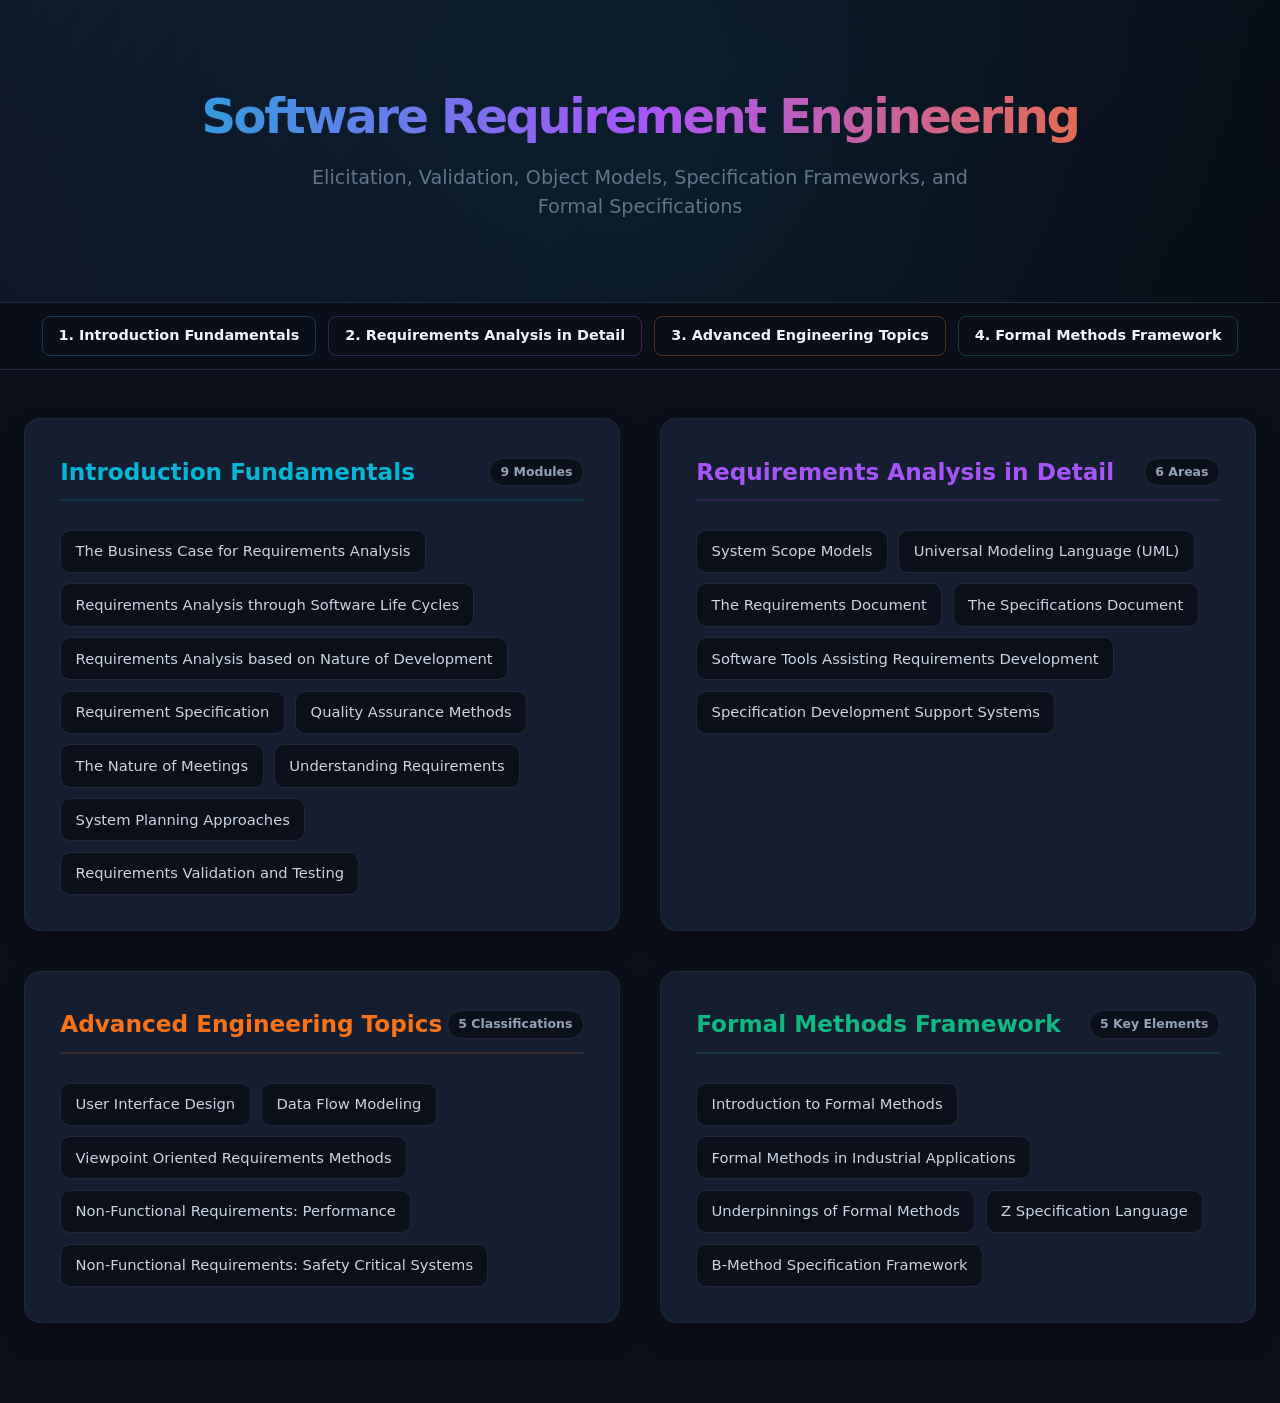
==== SRE.html @ 50e5f4ba "Add course content" ====
<!DOCTYPE html>
<html lang="en">

<head>
    <meta charset="UTF-8">
    <meta name="viewport" content="width=device-width, initial-scale=1.0">
    <title>Syllabus: Software Requirement Engineering</title>
    <style>
        :root {
            --bg-dark: #0b0f19;
            --card-bg: #151d30;
            --card-hover-border: #334155;
            --text-main: #f1f5f9;
            --text-muted: #64748b;

            /* High-vibrancy engineering accents */
            --clr-intro: #06b6d4;
            /* Cyber Cyan */
            --clr-detail: #a855f7;
            /* Tech Purple */
            --clr-advanced: #f97316;
            /* Engineering Orange */
            --clr-formal: #10b981;
            /* Logical Green */
        }

        * {
            box-sizing: border-box;
            margin: 0;
            padding: 0;
        }

        body {
            font-family: 'Segoe UI', system-ui, -apple-system, sans-serif;
            background-color: var(--bg-dark);
            color: var(--text-main);
            line-height: 1.5;
            padding-bottom: 5rem;
        }

        /* Ambient glowing background header */
        header {
            position: relative;
            background: linear-gradient(135deg, #0f172a 0%, #070a12 100%);
            padding: 5rem 2rem;
            text-align: center;
            border-bottom: 1px solid #1e293b;
            overflow: hidden;
        }

        header::before {
            content: '';
            position: absolute;
            top: -50%;
            left: -50%;
            width: 200%;
            height: 200%;
            background: radial-gradient(circle, rgba(6, 182, 212, 0.08) 0%, transparent 60%);
            z-index: 0;
            pointer-events: none;
        }

        header h1 {
            font-size: 3rem;
            font-weight: 800;
            letter-spacing: -0.05em;
            background: linear-gradient(to right, var(--clr-intro), var(--clr-detail), var(--clr-advanced));
            -webkit-background-clip: text;
            -webkit-text-fill-color: transparent;
            margin-bottom: 0.75rem;
            position: relative;
            z-index: 1;
        }

        header p {
            font-size: 1.2rem;
            color: var(--text-muted);
            max-width: 700px;
            margin: 0 auto;
            position: relative;
            z-index: 1;
        }

        /* Sticky Navigation Bar */
        nav {
            background-color: rgba(11, 15, 25, 0.75);
            backdrop-filter: blur(12px);
            -webkit-backdrop-filter: blur(12px);
            position: sticky;
            top: 0;
            z-index: 10;
            border-bottom: 1px solid #1e293b;
            padding: 0.85rem 1rem;
        }

        .nav-container {
            max-width: 1400px;
            margin: 0 auto;
            display: flex;
            flex-wrap: wrap;
            justify-content: center;
            gap: 0.75rem;
        }

        .nav-link {
            color: var(--text-main);
            text-decoration: none;
            font-size: 0.9rem;
            font-weight: 600;
            padding: 0.5rem 1rem;
            border-radius: 8px;
            transition: all 0.2s cubic-bezier(0.4, 0, 0.2, 1);
            border: 1px solid transparent;
        }

        .nav-link:hover {
            background: #1e293b;
        }

        /* Navigation item borders matching domains */
        .n-intro {
            border-color: rgba(6, 182, 212, 0.3);
        }

        .n-detail {
            border-color: rgba(168, 85, 247, 0.3);
        }

        .n-advanced {
            border-color: rgba(249, 115, 22, 0.3);
        }

        .n-formal {
            border-color: rgba(16, 185, 129, 0.3);
        }

        /* Multi-column layout container */
        .main-container {
            max-width: 1400px;
            margin: 3rem auto 0 auto;
            padding: 0 1.5rem;
            display: grid;
            grid-template-columns: repeat(auto-fill, minmax(450px, 1fr));
            gap: 2.5rem;
        }

        @media (max-width: 540px) {
            .main-container {
                grid-template-columns: 1fr;
            }

            header h1 {
                font-size: 2.2rem;
            }
        }

        /* Domain Module Cards */
        .section-card {
            background-color: var(--card-bg);
            border: 1px solid #1e293b;
            border-radius: 16px;
            padding: 2.2rem;
            box-shadow: 0 15px 30px -10px rgba(0, 0, 0, 0.5);
            transition: transform 0.3s cubic-bezier(0.4, 0, 0.2, 1), box-shadow 0.3s ease, border-color 0.3s ease;
            display: flex;
            flex-direction: column;
            scroll-margin-top: 5.5rem;
        }

        .section-card:hover {
            transform: translateY(-5px);
            border-color: var(--card-hover-border);
        }

        /* Card Header Section */
        .section-card h2 {
            font-size: 1.45rem;
            font-weight: 700;
            margin-bottom: 1.8rem;
            padding-bottom: 0.6rem;
            border-bottom: 2px solid #1e293b;
            display: flex;
            align-items: center;
            justify-content: space-between;
        }

        /* Domain coloring applications */
        .card-intro h2 {
            color: var(--clr-intro);
            border-bottom-color: rgba(6, 182, 212, 0.15);
        }

        .card-detail h2 {
            color: var(--clr-detail);
            border-bottom-color: rgba(168, 85, 247, 0.15);
        }

        .card-advanced h2 {
            color: var(--clr-advanced);
            border-bottom-color: rgba(249, 115, 22, 0.15);
        }

        .card-formal h2 {
            color: var(--clr-formal);
            border-bottom-color: rgba(16, 185, 129, 0.15);
        }

        /* Outer Glow adjustments on Card Hover */
        .card-intro:hover {
            box-shadow: 0 15px 35px -10px rgba(6, 182, 212, 0.25);
        }

        .card-detail:hover {
            box-shadow: 0 15px 35px -10px rgba(168, 85, 247, 0.25);
        }

        .card-advanced:hover {
            box-shadow: 0 15px 35px -10px rgba(249, 115, 22, 0.25);
        }

        .card-formal:hover {
            box-shadow: 0 15px 35px -10px rgba(16, 185, 129, 0.25);
        }

        /* Micro-badge item flexbox wrapper */
        .topic-group {
            display: flex;
            flex-wrap: wrap;
            gap: 0.65rem;
        }

        /* Interactive dynamic pills */
        .topic-pill {
            background-color: var(--bg-dark);
            border: 1px solid #1e293b;
            border-radius: 10px;
            padding: 0.6rem 0.9rem;
            font-size: 0.92rem;
            color: #cbd5e1;
            cursor: default;
            transition: all 0.2s cubic-bezier(0.4, 0, 0.2, 1);
        }

        /* Custom Hover animations per container block */
        .card-intro .topic-pill:hover {
            border-color: var(--clr-intro);
            color: #fff;
            background: rgba(6, 182, 212, 0.04);
            transform: scale(1.02);
        }

        .card-detail .topic-pill:hover {
            border-color: var(--clr-detail);
            color: #fff;
            background: rgba(168, 85, 247, 0.04);
            transform: scale(1.02);
        }

        .card-advanced .topic-pill:hover {
            border-color: var(--clr-advanced);
            color: #fff;
            background: rgba(249, 115, 22, 0.04);
            transform: scale(1.02);
        }

        .card-formal .topic-pill:hover {
            border-color: var(--clr-formal);
            color: #fff;
            background: rgba(16, 185, 129, 0.04);
            transform: scale(1.02);
        }

        /* Meta numeric badge indicators */
        .meta-counter {
            font-size: 0.78rem;
            font-weight: 600;
            padding: 0.25rem 0.65rem;
            background: #0b0f19;
            border-radius: 20px;
            color: #94a3b8;
            border: 1px solid #1e293b;
        }
    </style>
</head>

<body>

    <header>
        <h1>Software Requirement Engineering</h1>
        <p>Elicitation, Validation, Object Models, Specification Frameworks, and Formal Specifications</p>
    </header>

    <nav>
        <div class="nav-container">
            <a href="#intro" class="nav-link n-intro">1. Introduction Fundamentals</a>
            <a href="#detail" class="nav-link n-detail">2. Requirements Analysis in Detail</a>
            <a href="#advanced" class="nav-link n-advanced">3. Advanced Engineering Topics</a>
            <a href="#formal" class="nav-link n-formal">4. Formal Methods Framework</a>
        </div>
    </nav>

    <div class="main-container">

        <section id="intro" class="section-card card-intro">
            <h2>Introduction Fundamentals <span class="meta-counter">9 Modules</span></h2>
            <div class="topic-group">
                <div class="topic-pill">The Business Case for Requirements Analysis</div>
                <div class="topic-pill">Requirements Analysis through Software Life Cycles</div>
                <div class="topic-pill">Requirements Analysis based on Nature of Development</div>
                <div class="topic-pill">Requirement Specification</div>
                <div class="topic-pill">Quality Assurance Methods</div>
                <div class="topic-pill">The Nature of Meetings</div>
                <div class="topic-pill">Understanding Requirements</div>
                <div class="topic-pill">System Planning Approaches</div>
                <div class="topic-pill">Requirements Validation and Testing</div>
            </div>
        </section>

        <section id="detail" class="section-card card-detail">
            <h2>Requirements Analysis in Detail <span class="meta-counter">6 Areas</span></h2>
            <div class="topic-group">
                <div class="topic-pill">System Scope Models</div>
                <div class="topic-pill">Universal Modeling Language (UML)</div>
                <div class="topic-pill">The Requirements Document</div>
                <div class="topic-pill">The Specifications Document</div>
                <div class="topic-pill">Software Tools Assisting Requirements Development</div>
                <div class="topic-pill">Specification Development Support Systems</div>
            </div>
        </section>

        <section id="advanced" class="section-card card-advanced">
            <h2>Advanced Engineering Topics <span class="meta-counter">5 Classifications</span></h2>
            <div class="topic-group">
                <div class="topic-pill">User Interface Design</div>
                <div class="topic-pill">Data Flow Modeling</div>
                <div class="topic-pill">Viewpoint Oriented Requirements Methods</div>
                <div class="topic-pill">Non-Functional Requirements: Performance</div>
                <div class="topic-pill">Non-Functional Requirements: Safety Critical Systems</div>
            </div>
        </section>

        <section id="formal" class="section-card card-formal">
            <h2>Formal Methods Framework <span class="meta-counter">5 Key Elements</span></h2>
            <div class="topic-group">
                <div class="topic-pill">Introduction to Formal Methods</div>
                <div class="topic-pill">Formal Methods in Industrial Applications</div>
                <div class="topic-pill">Underpinnings of Formal Methods</div>
                <div class="topic-pill">Z Specification Language</div>
                <div class="topic-pill">B-Method Specification Framework</div>
            </div>
        </section>

    </div>

</body>

</html>
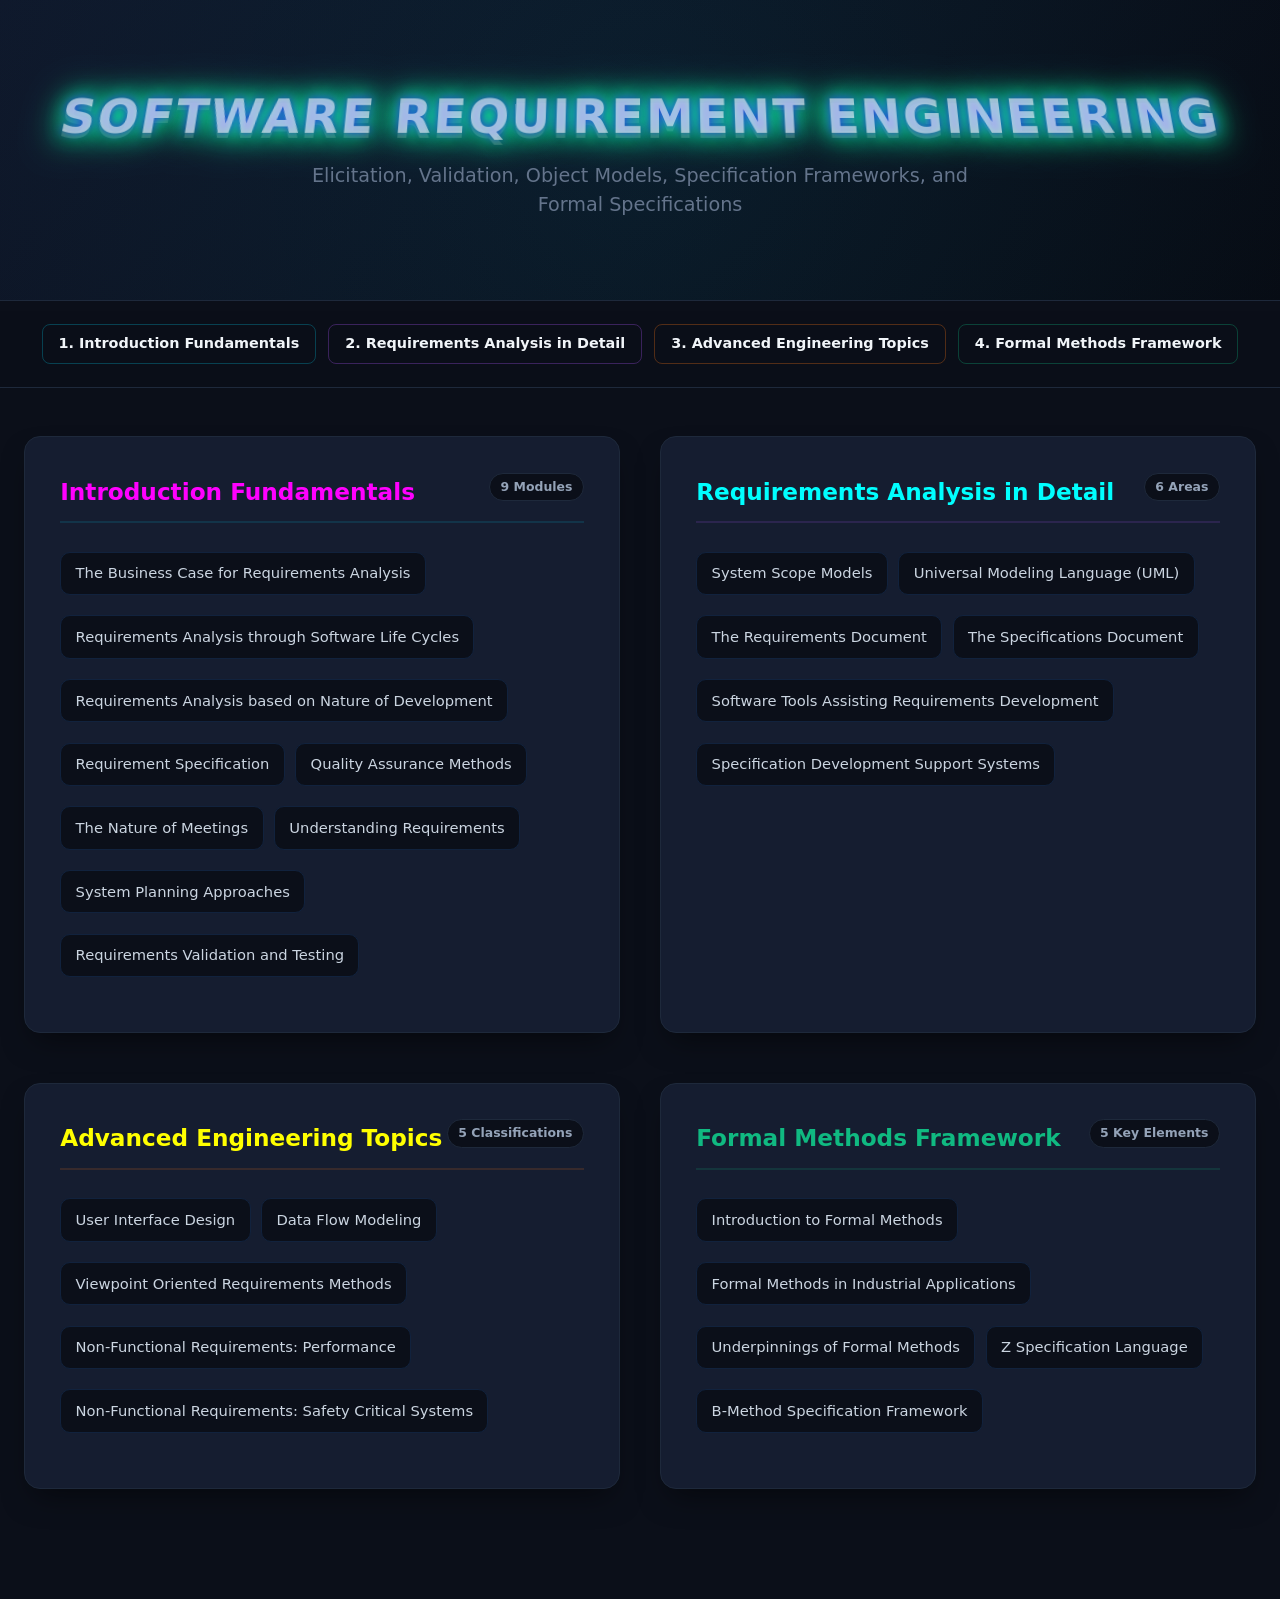
==== commit 826b5f69: "css file add" ====
--- a/SRE.html
+++ b/SRE.html
@@ -5,282 +5,7 @@
     <meta charset="UTF-8">
     <meta name="viewport" content="width=device-width, initial-scale=1.0">
     <title>Syllabus: Software Requirement Engineering</title>
-    <style>
-        :root {
-            --bg-dark: #0b0f19;
-            --card-bg: #151d30;
-            --card-hover-border: #334155;
-            --text-main: #f1f5f9;
-            --text-muted: #64748b;
-
-            /* High-vibrancy engineering accents */
-            --clr-intro: #06b6d4;
-            /* Cyber Cyan */
-            --clr-detail: #a855f7;
-            /* Tech Purple */
-            --clr-advanced: #f97316;
-            /* Engineering Orange */
-            --clr-formal: #10b981;
-            /* Logical Green */
-        }
-
-        * {
-            box-sizing: border-box;
-            margin: 0;
-            padding: 0;
-        }
-
-        body {
-            font-family: 'Segoe UI', system-ui, -apple-system, sans-serif;
-            background-color: var(--bg-dark);
-            color: var(--text-main);
-            line-height: 1.5;
-            padding-bottom: 5rem;
-        }
-
-        /* Ambient glowing background header */
-        header {
-            position: relative;
-            background: linear-gradient(135deg, #0f172a 0%, #070a12 100%);
-            padding: 5rem 2rem;
-            text-align: center;
-            border-bottom: 1px solid #1e293b;
-            overflow: hidden;
-        }
-
-        header::before {
-            content: '';
-            position: absolute;
-            top: -50%;
-            left: -50%;
-            width: 200%;
-            height: 200%;
-            background: radial-gradient(circle, rgba(6, 182, 212, 0.08) 0%, transparent 60%);
-            z-index: 0;
-            pointer-events: none;
-        }
-
-        header h1 {
-            font-size: 3rem;
-            font-weight: 800;
-            letter-spacing: -0.05em;
-            background: linear-gradient(to right, var(--clr-intro), var(--clr-detail), var(--clr-advanced));
-            -webkit-background-clip: text;
-            -webkit-text-fill-color: transparent;
-            margin-bottom: 0.75rem;
-            position: relative;
-            z-index: 1;
-        }
-
-        header p {
-            font-size: 1.2rem;
-            color: var(--text-muted);
-            max-width: 700px;
-            margin: 0 auto;
-            position: relative;
-            z-index: 1;
-        }
-
-        /* Sticky Navigation Bar */
-        nav {
-            background-color: rgba(11, 15, 25, 0.75);
-            backdrop-filter: blur(12px);
-            -webkit-backdrop-filter: blur(12px);
-            position: sticky;
-            top: 0;
-            z-index: 10;
-            border-bottom: 1px solid #1e293b;
-            padding: 0.85rem 1rem;
-        }
-
-        .nav-container {
-            max-width: 1400px;
-            margin: 0 auto;
-            display: flex;
-            flex-wrap: wrap;
-            justify-content: center;
-            gap: 0.75rem;
-        }
-
-        .nav-link {
-            color: var(--text-main);
-            text-decoration: none;
-            font-size: 0.9rem;
-            font-weight: 600;
-            padding: 0.5rem 1rem;
-            border-radius: 8px;
-            transition: all 0.2s cubic-bezier(0.4, 0, 0.2, 1);
-            border: 1px solid transparent;
-        }
-
-        .nav-link:hover {
-            background: #1e293b;
-        }
-
-        /* Navigation item borders matching domains */
-        .n-intro {
-            border-color: rgba(6, 182, 212, 0.3);
-        }
-
-        .n-detail {
-            border-color: rgba(168, 85, 247, 0.3);
-        }
-
-        .n-advanced {
-            border-color: rgba(249, 115, 22, 0.3);
-        }
-
-        .n-formal {
-            border-color: rgba(16, 185, 129, 0.3);
-        }
-
-        /* Multi-column layout container */
-        .main-container {
-            max-width: 1400px;
-            margin: 3rem auto 0 auto;
-            padding: 0 1.5rem;
-            display: grid;
-            grid-template-columns: repeat(auto-fill, minmax(450px, 1fr));
-            gap: 2.5rem;
-        }
-
-        @media (max-width: 540px) {
-            .main-container {
-                grid-template-columns: 1fr;
-            }
-
-            header h1 {
-                font-size: 2.2rem;
-            }
-        }
-
-        /* Domain Module Cards */
-        .section-card {
-            background-color: var(--card-bg);
-            border: 1px solid #1e293b;
-            border-radius: 16px;
-            padding: 2.2rem;
-            box-shadow: 0 15px 30px -10px rgba(0, 0, 0, 0.5);
-            transition: transform 0.3s cubic-bezier(0.4, 0, 0.2, 1), box-shadow 0.3s ease, border-color 0.3s ease;
-            display: flex;
-            flex-direction: column;
-            scroll-margin-top: 5.5rem;
-        }
-
-        .section-card:hover {
-            transform: translateY(-5px);
-            border-color: var(--card-hover-border);
-        }
-
-        /* Card Header Section */
-        .section-card h2 {
-            font-size: 1.45rem;
-            font-weight: 700;
-            margin-bottom: 1.8rem;
-            padding-bottom: 0.6rem;
-            border-bottom: 2px solid #1e293b;
-            display: flex;
-            align-items: center;
-            justify-content: space-between;
-        }
-
-        /* Domain coloring applications */
-        .card-intro h2 {
-            color: var(--clr-intro);
-            border-bottom-color: rgba(6, 182, 212, 0.15);
-        }
-
-        .card-detail h2 {
-            color: var(--clr-detail);
-            border-bottom-color: rgba(168, 85, 247, 0.15);
-        }
-
-        .card-advanced h2 {
-            color: var(--clr-advanced);
-            border-bottom-color: rgba(249, 115, 22, 0.15);
-        }
-
-        .card-formal h2 {
-            color: var(--clr-formal);
-            border-bottom-color: rgba(16, 185, 129, 0.15);
-        }
-
-        /* Outer Glow adjustments on Card Hover */
-        .card-intro:hover {
-            box-shadow: 0 15px 35px -10px rgba(6, 182, 212, 0.25);
-        }
-
-        .card-detail:hover {
-            box-shadow: 0 15px 35px -10px rgba(168, 85, 247, 0.25);
-        }
-
-        .card-advanced:hover {
-            box-shadow: 0 15px 35px -10px rgba(249, 115, 22, 0.25);
-        }
-
-        .card-formal:hover {
-            box-shadow: 0 15px 35px -10px rgba(16, 185, 129, 0.25);
-        }
-
-        /* Micro-badge item flexbox wrapper */
-        .topic-group {
-            display: flex;
-            flex-wrap: wrap;
-            gap: 0.65rem;
-        }
-
-        /* Interactive dynamic pills */
-        .topic-pill {
-            background-color: var(--bg-dark);
-            border: 1px solid #1e293b;
-            border-radius: 10px;
-            padding: 0.6rem 0.9rem;
-            font-size: 0.92rem;
-            color: #cbd5e1;
-            cursor: default;
-            transition: all 0.2s cubic-bezier(0.4, 0, 0.2, 1);
-        }
-
-        /* Custom Hover animations per container block */
-        .card-intro .topic-pill:hover {
-            border-color: var(--clr-intro);
-            color: #fff;
-            background: rgba(6, 182, 212, 0.04);
-            transform: scale(1.02);
-        }
-
-        .card-detail .topic-pill:hover {
-            border-color: var(--clr-detail);
-            color: #fff;
-            background: rgba(168, 85, 247, 0.04);
-            transform: scale(1.02);
-        }
-
-        .card-advanced .topic-pill:hover {
-            border-color: var(--clr-advanced);
-            color: #fff;
-            background: rgba(249, 115, 22, 0.04);
-            transform: scale(1.02);
-        }
-
-        .card-formal .topic-pill:hover {
-            border-color: var(--clr-formal);
-            color: #fff;
-            background: rgba(16, 185, 129, 0.04);
-            transform: scale(1.02);
-        }
-
-        /* Meta numeric badge indicators */
-        .meta-counter {
-            font-size: 0.78rem;
-            font-weight: 600;
-            padding: 0.25rem 0.65rem;
-            background: #0b0f19;
-            border-radius: 20px;
-            color: #94a3b8;
-            border: 1px solid #1e293b;
-        }
-    </style>
+    <link rel="stylesheet" href="sre.css">
 </head>
 
 <body>
--- a/sre.css
+++ b/sre.css
@@ -0,0 +1,360 @@
+:root {
+    --bg-dark: #0b0f19;
+    --card-bg: #151d30;
+    --card-hover-border: #334155;
+    --text-main: #f1f5f9;
+    --text-muted: #64748b;
+
+    /* High-vibrancy engineering accents */
+    --clr-intro: #06b6d4;
+    /* Cyber Cyan */
+    --clr-detail: #a855f7;
+    /* Tech Purple */
+    --clr-advanced: #f97316;
+    /* Engineering Orange */
+    --clr-formal: #10b981;
+    /* Logical Green */
+
+    --clr-intro: #ff00ff;
+    /* pink */
+    --clr-detail: #00ffff;
+    /* cyan */
+    --clr-advanced: #ffff00;
+    /* yellow */
+    --default-neon: #0ff;
+    /* neon cyan */
+}
+
+* {
+    box-sizing: border-box;
+    margin: 0;
+    padding: 0;
+    margin-bottom: 10px;
+    transform: relative;
+}
+
+body {
+    font-family: 'Segoe UI', system-ui, -apple-system, sans-serif;
+    background-color: var(--bg-dark);
+    color: var(--text-main);
+    line-height: 1.5;
+    padding-bottom: 5rem;
+}
+
+/* Ambient glowing background header */
+header {
+    position: relative;
+    background: linear-gradient(135deg, #0f172a 0%, #070a12 100%);
+    padding: 5rem 2rem;
+    text-align: center;
+    border-bottom: 1px solid #1e293b;
+    overflow: hidden;
+}
+
+header::before {
+    content: '';
+    position: absolute;
+    top: -50%;
+    left: -50%;
+    width: 200%;
+    height: 200%;
+    background: radial-gradient(circle, rgba(6, 182, 212, 0.08) 0%, transparent 60%);
+    z-index: 0;
+    pointer-events: none;
+}
+
+
+header h1 {
+    font-size: 3rem;
+    text-transform: uppercase;
+    letter-spacing: 2px;
+    color: #fefefe94;
+    margin-bottom: 10px;
+    transform: perspective(500px) rotateX(10deg);
+    text-shadow:
+        0 0 10px #2c1fe1d9,
+        0 0 20px rgb(14, 255, 215),
+        0 0 30px rgba(26, 223, 56, 0.993),
+        0 0 40px var(--default-neon),
+        0 5px 0 #4e4848,
+        0 10px 10px rgba(0, 0, 0, 0.5);
+    animation: flicker 3s infinite alternate,
+        float 5s ease-in-out infinite,
+        lightning-strike 7s infinite;
+}
+
+header p {
+    font-size: 1.2rem;
+    color: var(--text-muted);
+    max-width: 700px;
+    margin: 0 auto;
+    position: relative;
+    z-index: 1;
+}
+
+/* Sticky Navigation Bar */
+nav {
+    background-color: rgba(11, 15, 25, 0.75);
+    backdrop-filter: blur(12px);
+    -webkit-backdrop-filter: blur(12px);
+    position: sticky;
+    top: 0;
+    z-index: 10;
+    border-bottom: 1px solid #1e293b;
+    padding: 0.85rem 1rem;
+}
+
+.nav-container {
+    max-width: 1400px;
+    margin: 0 auto;
+    display: flex;
+    flex-wrap: wrap;
+    justify-content: center;
+    gap: 0.75rem;
+
+}
+
+.nav-link {
+    color: var(--text-main);
+    text-decoration: none;
+    font-size: 0.9rem;
+    font-weight: 600;
+    padding: 0.5rem 1rem;
+    border-radius: 8px;
+    transition: all 0.2s cubic-bezier(0.4, 0, 0.2, 1);
+    border: 1px solid transparent;
+
+}
+
+.nav-link:hover {
+    background: #1e293b;
+    color: #ffffff;
+    margin-bottom: 10px;
+    transform: perspective(500px) rotateX(10deg);
+    text-shadow:
+        0 0 10px #2c1fe1d9,
+        0 0 20px rgb(14, 255, 215),
+        0 0 30px rgba(26, 223, 56, 0.993),
+        0 0 40px var(--default-neon),
+        0 5px 0 #4e4848,
+        0 10px 10px rgba(0, 0, 0, 0.5);
+    animation: flicker 3s infinite alternate,
+        float 5s ease-in-out infinite,
+        lightning-strike 7s infinite;
+}
+
+/* Navigation item borders matching domains */
+.n-intro {
+    border-color: rgba(6, 182, 212, 0.3);
+}
+
+.n-detail {
+    border-color: rgba(168, 85, 247, 0.3);
+}
+
+.n-advanced {
+    border-color: rgba(249, 115, 22, 0.3);
+}
+
+.n-formal {
+    border-color: rgba(16, 185, 129, 0.3);
+}
+
+/* Multi-column layout container */
+.main-container {
+    max-width: 1400px;
+    margin: 3rem auto 0 auto;
+    padding: 0 1.5rem;
+    display: grid;
+    grid-template-columns: repeat(auto-fill, minmax(450px, 1fr));
+    gap: 2.5rem;
+}
+
+@media (max-width: 540px) {
+    .main-container {
+        grid-template-columns: 1fr;
+    }
+
+    header h1 {
+        font-size: 2.2rem;
+    }
+}
+
+/* Domain Module Cards */
+.section-card {
+    background-color: var(--card-bg);
+    border: 1px solid #1e293b;
+    border-radius: 16px;
+    padding: 2.2rem;
+    box-shadow: 0 15px 30px -10px rgba(0, 0, 0, 0.5);
+    transition: transform 0.3s cubic-bezier(0.4, 0, 0.2, 1), box-shadow 0.3s ease, border-color 0.3s ease;
+    display: flex;
+    flex-direction: column;
+    scroll-margin-top: 5.5rem;
+
+}
+
+.section-card:hover {
+    transform: translateY(-5px);
+    border-color: var(--card-hover-border);
+
+}
+
+/* Card Header Section */
+.section-card h2 {
+    font-size: 1.45rem;
+    font-weight: 700;
+    margin-bottom: 1.8rem;
+    padding-bottom: 0.6rem;
+    border-bottom: 2px solid #1e293b;
+    display: flex;
+    align-items: center;
+    justify-content: space-between;
+
+}
+
+/* Domain coloring applications */
+.card-intro h2 {
+    color: var(--clr-intro);
+    border-bottom-color: rgba(6, 182, 212, 0.15);
+}
+
+.card-detail h2 {
+    color: var(--clr-detail);
+    border-bottom-color: rgba(168, 85, 247, 0.15);
+}
+
+.card-advanced h2 {
+    color: var(--clr-advanced);
+    border-bottom-color: rgba(249, 115, 22, 0.15);
+}
+
+.card-formal h2 {
+    color: var(--clr-formal);
+    border-bottom-color: rgba(16, 185, 129, 0.15);
+}
+
+/* Outer Glow adjustments on Card Hover */
+.card-intro:hover {
+    box-shadow: 0 15px 35px -10px rgba(6, 182, 212, 0.25);
+}
+
+.card-detail:hover {
+    box-shadow: 0 15px 35px -10px rgba(168, 85, 247, 0.25);
+}
+
+.card-advanced:hover {
+    box-shadow: 0 15px 35px -10px rgba(249, 115, 22, 0.25);
+}
+
+.card-formal:hover {
+    box-shadow: 0 15px 35px -10px rgba(16, 185, 129, 0.25);
+}
+
+/* Micro-badge item flexbox wrapper */
+.topic-group {
+    display: flex;
+    flex-wrap: wrap;
+    gap: 0.65rem;
+}
+
+/* Interactive dynamic pills */
+.topic-pill {
+    background-color: var(--bg-dark);
+    border: 1px solid #11223d;
+    border-radius: 10px;
+    padding: 0.6rem 0.9rem;
+    font-size: 0.92rem;
+    color: #cbd5e1;
+    cursor: default;
+    transition: all 0.2s cubic-bezier(0.4, 0, 0.2, 1);
+}
+
+/* Custom Hover animations per container block */
+.card-intro .topic-pill:hover {
+    border-color: var(--clr-intro);
+    color: #fff;
+    margin-bottom: 10px;
+    transform: perspective(500px) rotateX(10deg);
+    text-shadow:
+        0 0 10px #a4a1ced9,
+        0 0 20px rgb(14, 255, 215),
+        0 0 30px rgba(183, 207, 186, 0.993),
+        0 0 40px var(--default-neon),
+        0 5px 0 #c762b8cc,
+        0 10px 10px rgba(122, 148, 105, 0.781);
+    animation: flicker 3s infinite alternate,
+        float 5s ease-in-out infinite,
+        lightning-strike 7s infinite;
+    background: rgba(6, 181, 212, 0.132);
+    transform: scale(1.02);
+}
+
+.card-detail .topic-pill:hover {
+    border-color: var(--clr-detail);
+    color: #fff;
+    background: rgba(168, 85, 247, 0.04);
+    transform: scale(1.02);
+    margin-bottom: 10px;
+    transform: perspective(500px) rotateX(10deg);
+    text-shadow:
+        0 0 10px #a4a1ced9,
+        0 0 20px rgb(14, 255, 215),
+        0 0 30px rgba(183, 207, 186, 0.993),
+        0 0 40px var(--default-neon),
+        0 5px 0 #c762b82c,
+        0 10px 10px rgba(122, 148, 105, 0.249);
+    animation: flicker 3s infinite alternate,
+        float 5s ease-in-out infinite,
+        lightning-strike 7s infinite;
+}
+
+.card-advanced .topic-pill:hover {
+    border-color: var(--clr-advanced);
+    color: #fff;
+    background: rgba(249, 115, 22, 0.04);
+    transform: scale(1.02);
+    margin-bottom: 10px;
+    transform: perspective(500px) rotateX(10deg);
+    text-shadow:
+        0 0 10px #a4a1ced9,
+        0 0 20px rgb(14, 255, 215),
+        0 0 30px rgba(183, 207, 186, 0.993),
+        0 0 40px var(--default-neon),
+        0 5px 0 #c762b82c,
+        0 10px 10px rgba(122, 148, 105, 0.249);
+    animation: flicker 3s infinite alternate,
+        float 5s ease-in-out infinite,
+        lightning-strike 7s infinite;
+}
+
+.card-formal .topic-pill:hover {
+    border-color: var(--clr-formal);
+    color: #fff;
+    background: rgba(16, 185, 129, 0.04);
+    transform: scale(1.02);
+    margin-bottom: 10px;
+    transform: perspective(500px) rotateX(10deg);
+    text-shadow:
+        0 0 10px #a4a1ced9,
+        0 0 20px rgb(14, 255, 215),
+        0 0 30px rgba(183, 207, 186, 0.993),
+        0 0 40px var(--default-neon),
+        0 5px 0 #c762b82c,
+        0 10px 10px rgba(122, 148, 105, 0.249);
+    animation: flicker 3s infinite alternate,
+        float 5s ease-in-out infinite,
+        lightning-strike 7s infinite;
+}
+
+/* Meta numeric badge indicators */
+.meta-counter {
+    font-size: 0.78rem;
+    font-weight: 600;
+    padding: 0.25rem 0.65rem;
+    background: #0b0f19;
+    border-radius: 20px;
+    color: #94a3b8;
+    border: 1px solid #1e293b;
+
+}
